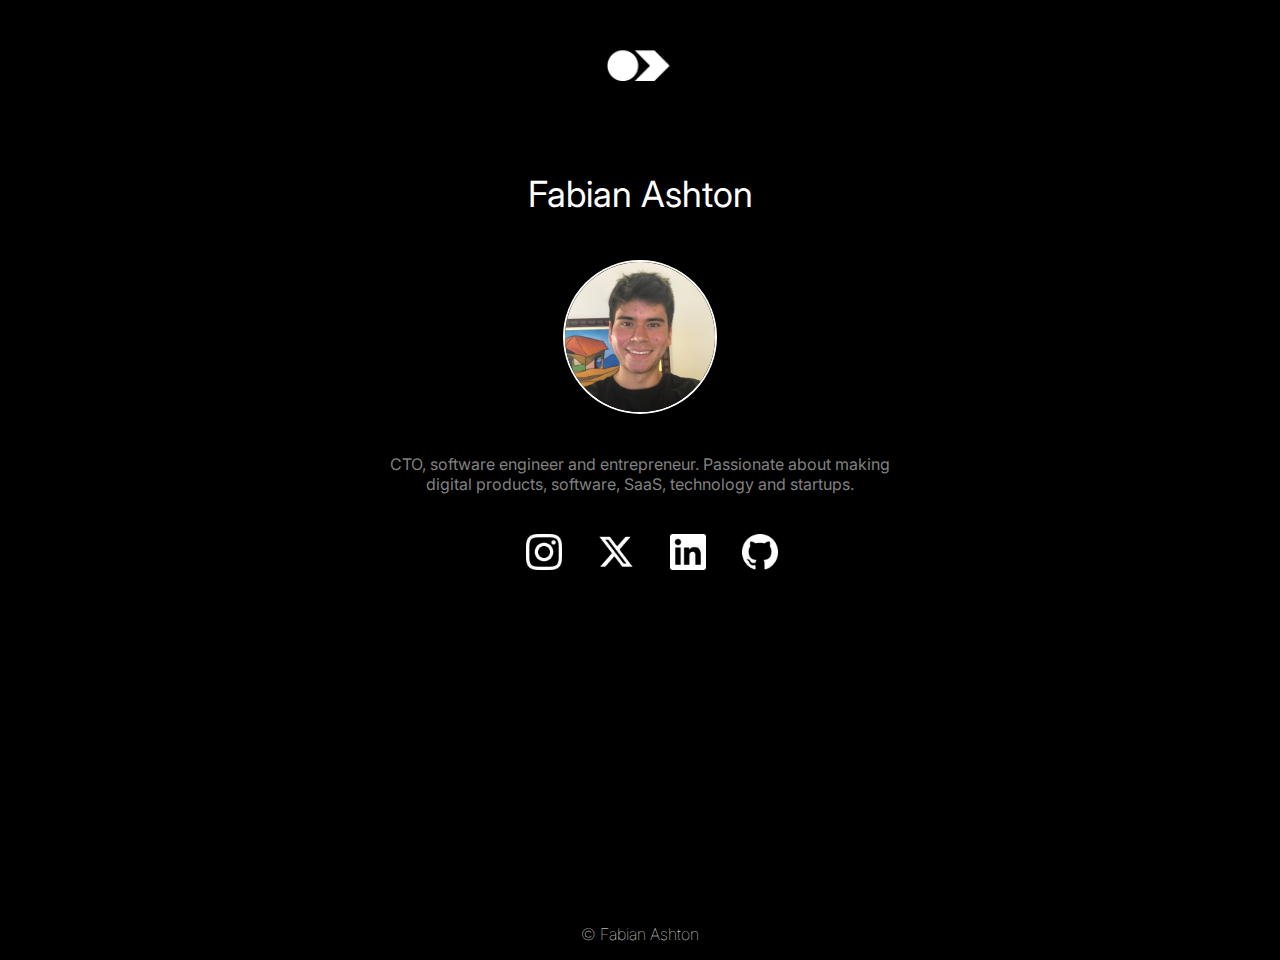
==== index.html @ 35fc2c10 "add project files" ====
<!DOCTYPE html>
<html lang="en">
<head>
    <meta charset="UTF-8">
    <meta name="viewport" content="width=device-width, initial-scale=1.0">
    <title>fashton</title>
    <link rel="preconnect" href="https://fonts.googleapis.com">
    <link rel="preconnect" href="https://fonts.gstatic.com" crossorigin>
    <link href="https://fonts.googleapis.com/css2?family=Inter:wght@100..900&display=swap" rel="stylesheet">
    <link rel="stylesheet" href="style.css">
</head>
<body>
    <header>
        <div class ="main-header">
            <img height="120px" width="120px" src="images/logo.png" alt="logo">
        </div>

    </header>


    <div class = "content" >
        <strong><h1 id ="name">Fabian Ashton</h1></strong>
        <img class="selfie" height="150px" width="150px" src="images/selfie.jpeg" alt="selfie">
        <div class="text-container">
            <p>CTO, software engineer and entrepreneur. Passionate about making digital products, software, SaaS, technology and startups.</p>
        </div>

        <div class ="socials">
            <a href="https://www.instagram.com/fashton28/" target="_blank"><img height="36x" width="36px" src="images/instagram.png" alt="IG"></a>
            <a href="https://x.com/fashton99" target="_blank"><img height="36x" width="36px" src="images/x.png" alt="X"></a>
            <a href="https://www.linkedin.com/in/fabian-ashton-b21b772ba/" target="_blank"><img height="36x" width="36px" src="images/linkedin.png" alt="linkedin"></a>
            <a href="https://github.com/fashton28" target="_blank"><img height="36x" width="36px" src="images/github.png" alt="github"></a>
        </div>
        
    </div>

    <footer id ='footer'>
        <p>© Fabian Ashton</p>
    </footer>

  
    
    
</body>
</html>
---- style.css ----
body{
    background-color: black;
    font-family: "Inter", sans-serif;
}

.main-header{
    display: flex;
    width: 100%;
    justify-content: center;
   
    
}

.content{
    color: white;
    width: 100%;
    text-align: center;
    max-height: 800px;
    margin-bottom: 350px;
    
}

#name{
    font-weight: 400;
    font-size: 36px;
    padding: 20px;
}

.selfie{
    border-radius: 50%;
    border-color: white;
    border-style: solid;
    border-width: 2px;
    margin-bottom: 20px;
}

.text-container{
    max-width: 500px;
    justify-content: center;
    margin:0 auto;
    font-weight: 400;
    color: gray;
    margin-bottom: 40px;
    
}

.socials{
    display: grid;
    grid-template-columns: 12px 12px 12px 12px;
    gap: 60px;
    justify-content: center;
    
}

#footer{
    color: white;
    text-align: center;
    font-weight: 100;
    
    
   
}
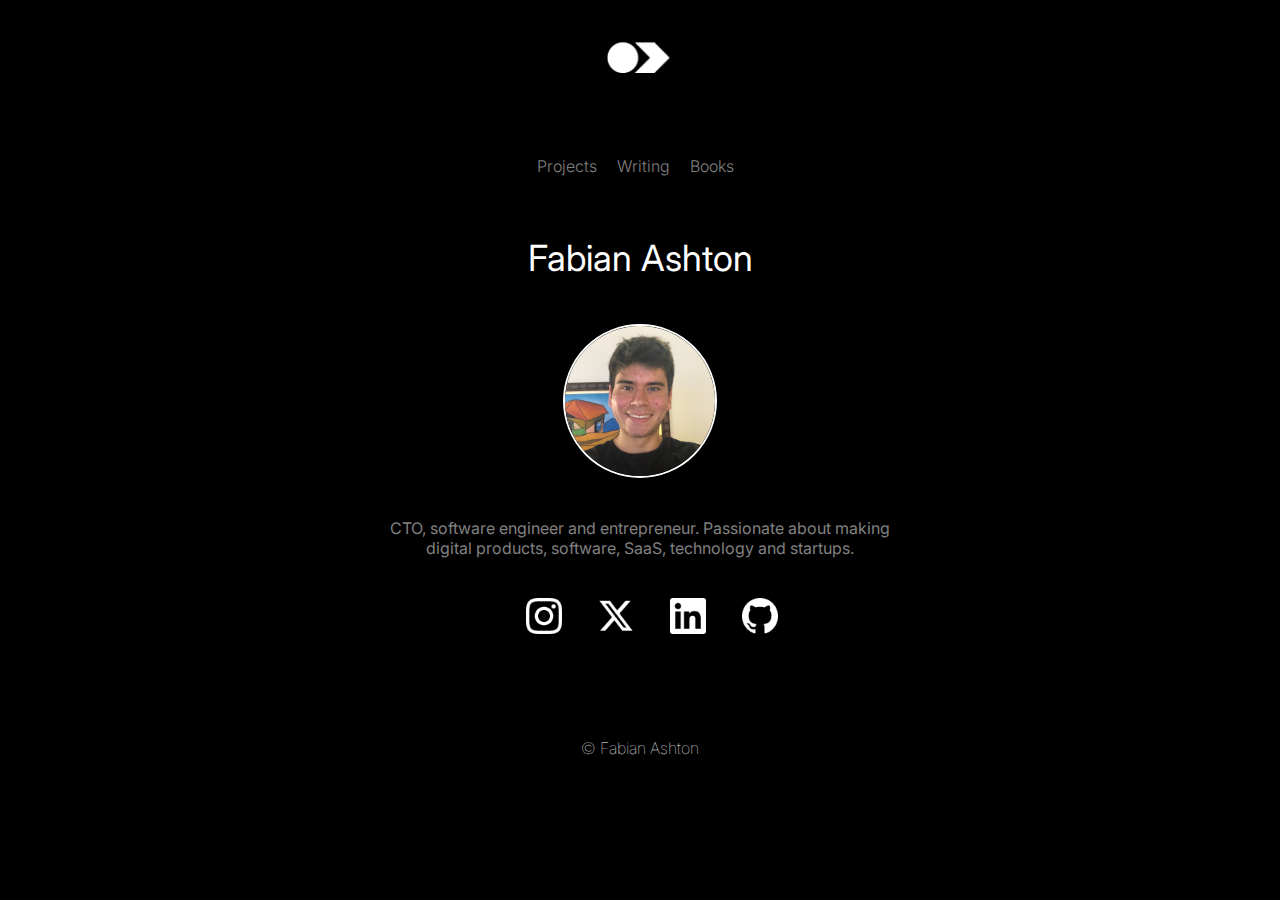
==== commit 0e18af6f: "center and hover header" ====
--- a/index.html
+++ b/index.html
@@ -7,15 +7,21 @@
     <link rel="preconnect" href="https://fonts.googleapis.com">
     <link rel="preconnect" href="https://fonts.gstatic.com" crossorigin>
     <link href="https://fonts.googleapis.com/css2?family=Inter:wght@100..900&display=swap" rel="stylesheet">
-    <link rel="stylesheet" href="style.css">
+    <link rel="stylesheet" href="static/style.css">
 </head>
 <body>
     <header>
         <div class ="main-header">
             <img height="120px" width="120px" src="images/logo.png" alt="logo">
-        </div>
+    </header>
 
-    </header>
+    <nav class = "main-nav">
+        <ul id = "header-list">
+            <li><a href="templates/projects.html">Projects</a></li>
+            <li><a href="templates/writing.html">Writing</a></li>
+            <li><a href="templates/books.html">Books</a></li>
+        </ul>
+    </nav>
 
 
     <div class = "content" >
--- a/static/style.css
+++ b/static/style.css
@@ -0,0 +1,104 @@
+body{
+    background-color: black;
+    font-family: "Inter", sans-serif;
+    margin: 0;
+    padding: 0;
+}
+
+.main-header{
+    width: 100%;
+    display: flex;
+    justify-content: center;
+   
+    
+}
+
+a{
+    text-decoration: none;
+    color: gray;
+    font-weight: 300;
+    transition: 1s;
+}
+
+a:hover{
+    color: white;
+}
+
+.main-nav {
+    width: 100%;
+    display: flex;
+    justify-content: center;
+    margin: 20px 0;
+    
+}
+
+li {
+    display: inline;
+    padding: 0 10px;
+
+}
+ul {
+   list-style-type: none;
+   padding: 0;
+   margin-right: 10px;
+
+}
+
+#header-list{
+    display: flex;
+    justify-content: center;
+    
+}
+
+
+
+.content{
+    color: white;
+    width: 100%;
+    text-align: center;
+    max-height: 800px;
+    margin-bottom: 100px;
+    
+}
+
+#name{
+    font-weight: 400;
+    font-size: 36px;
+    padding: 20px;
+}
+
+.selfie{
+    border-radius: 50%;
+    border-color: white;
+    border-style: solid;
+    border-width: 2px;
+    margin-bottom: 20px;
+}
+
+.text-container{
+    max-width: 500px;
+    justify-content: center;
+    margin:0 auto;
+    font-weight: 400;
+    color: gray;
+    margin-bottom: 40px;
+    
+}
+
+.socials{
+    width:100%;
+    display: grid;
+    grid-template-columns: 12px 12px 12px 12px;
+    gap: 60px;
+    justify-content: center;
+    
+}
+
+#footer{
+    color: white;
+    text-align: center;
+    font-weight: 100;
+    
+    
+   
+}
